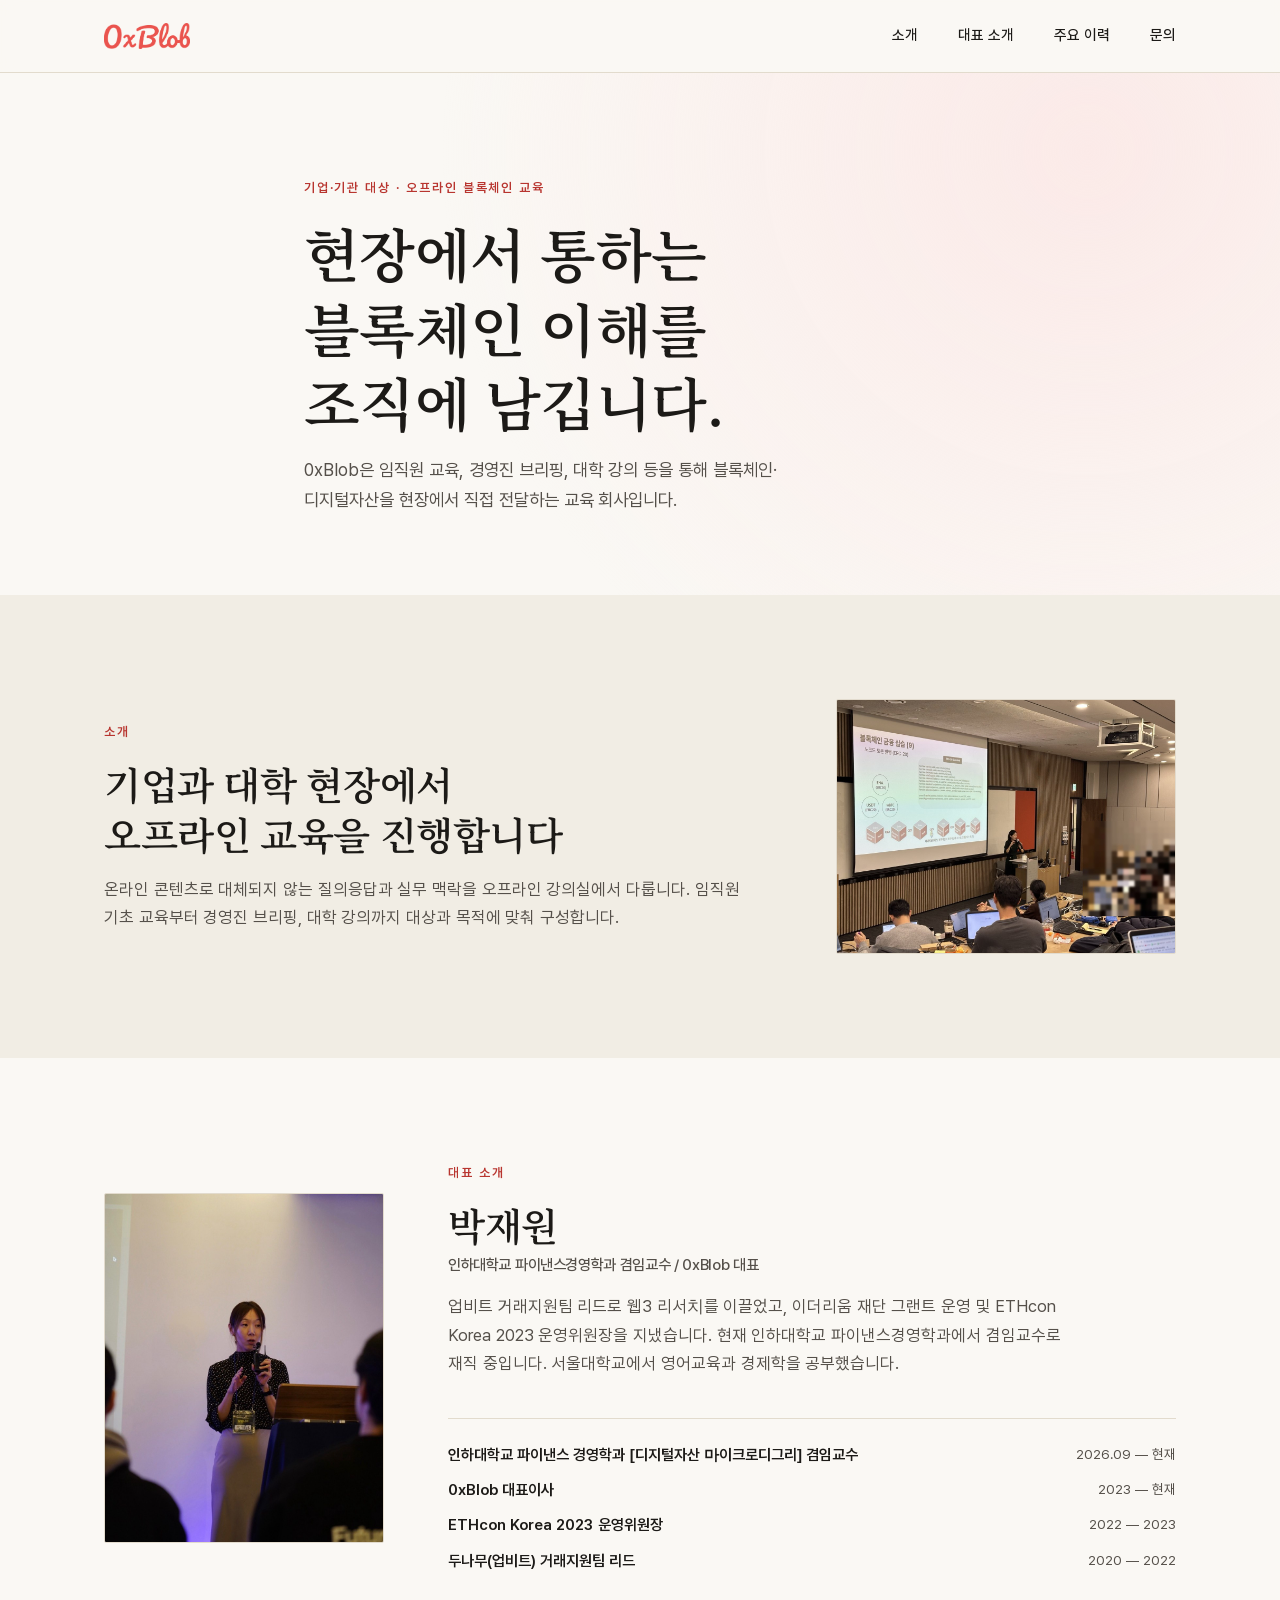
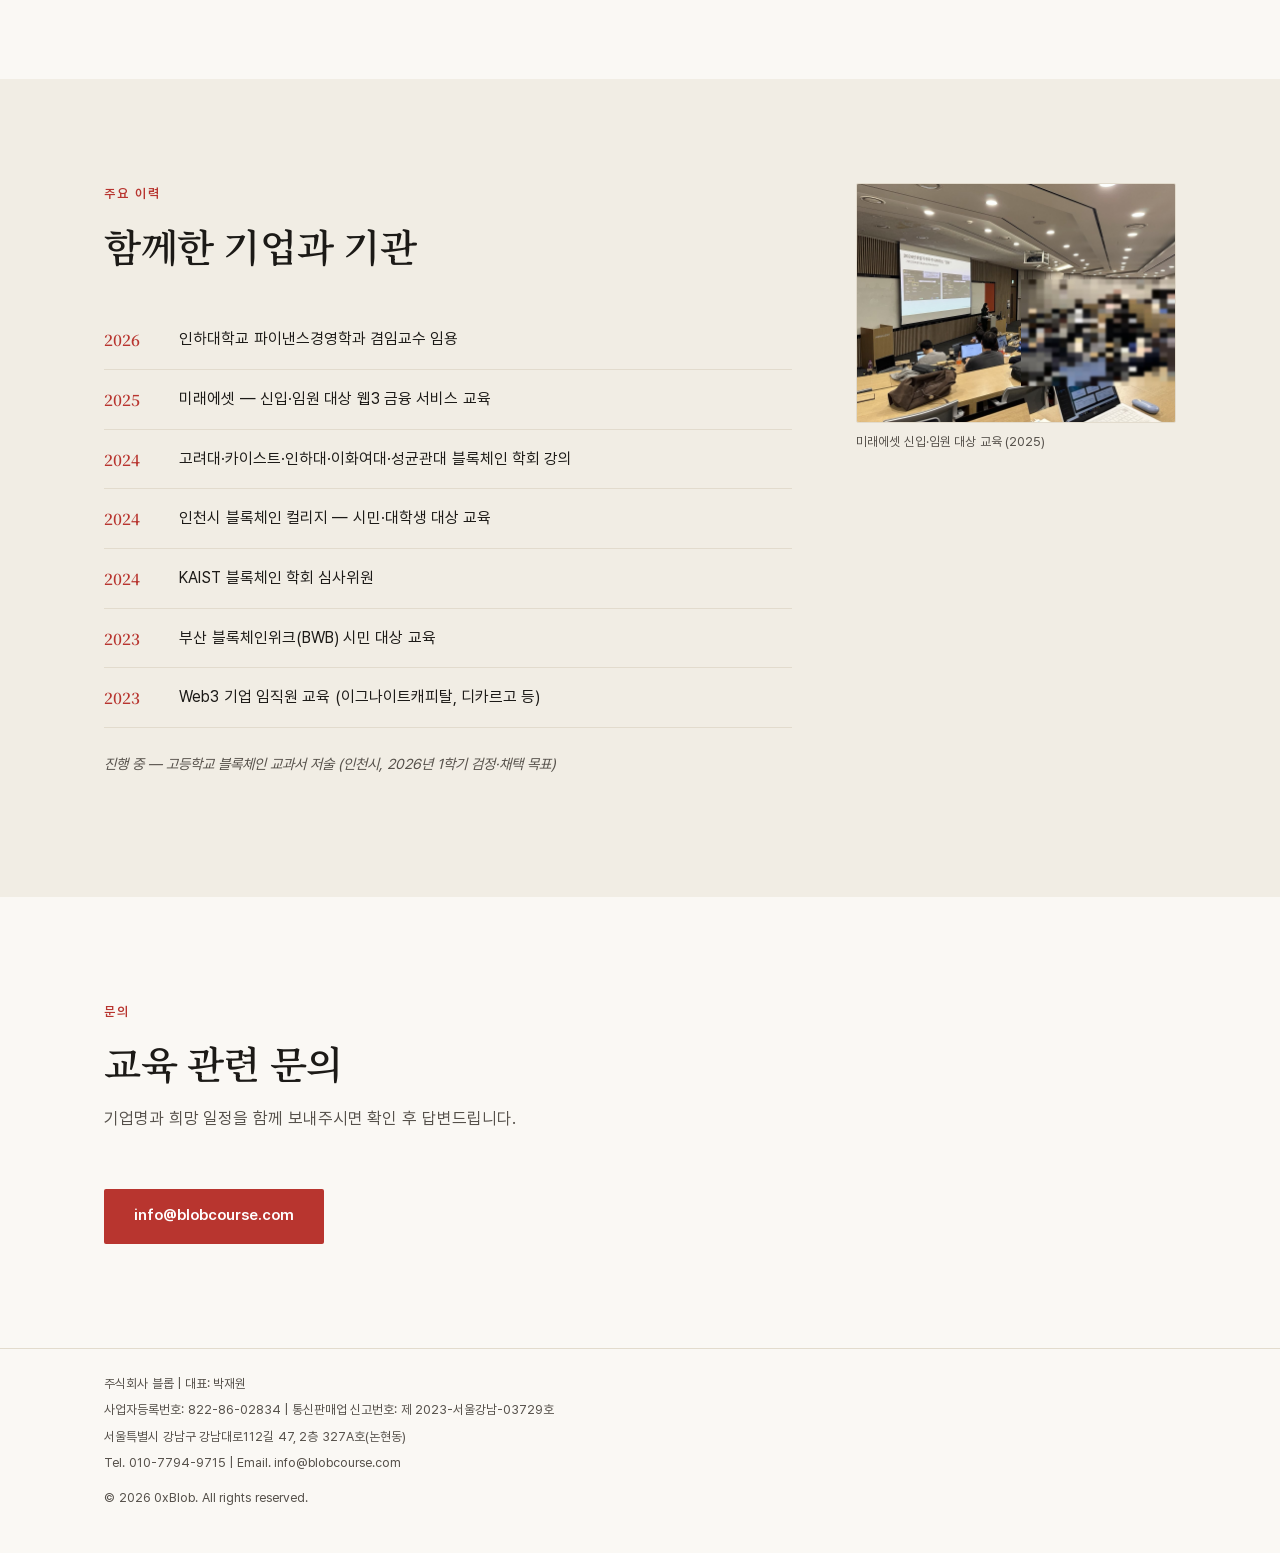
==== blobcourse-shareable.html @ 798d6eef "Initial site: blobcourse.com renewal (B2B/offline, single-instructor)" ====
<!doctype html>
<title>0xBlob</title>
<meta name="description" content="블록체인·디지털자산 오프라인 교육을 진행하는 0xBlob의 소개 페이지">

<style>
@font-face {
  font-family: 'Noto Serif KR Sub';
  font-style: normal;
  font-weight: 600;
  font-display: swap;
  src: url([data-uri]) format('woff2');
}
@font-face {
  font-family: 'Pretendard Sub';
  font-style: normal;
  font-weight: 400;
  font-display: swap;
  src: url([data-uri]) format('woff2');
}
@font-face {
  font-family: 'Pretendard Sub';
  font-style: normal;
  font-weight: 500;
  font-display: swap;
  src: url([data-uri]) format('woff2');
}
@font-face {
  font-family: 'Pretendard Sub';
  font-style: normal;
  font-weight: 600;
  font-display: swap;
  src: url([data-uri]) format('woff2');
}

:root {
  --color-bg:          #faf8f4;
  --color-bg-alt:      #f1ede4;
  --color-header-bg:   rgba(250, 248, 244, 0.92);
  --color-ink:         #1c1a17;
  --color-ink-soft:    #55504a;
  --color-line:        #e2dbcd;
  --color-accent:      #ea544e;
  --color-accent-text: #b8352f;
  --color-accent-soft: #fbeae8;
  --color-on-accent:   #ffffff;

  --font-serif: 'Noto Serif KR Sub', 'Noto Serif KR', serif;
  --font-sans:  'Pretendard Sub', 'Pretendard Variable', Pretendard, -apple-system, BlinkMacSystemFont, 'Malgun Gothic', sans-serif;

  --wrap: 1120px;
  --space-1: 0.5rem;
  --space-2: 1rem;
  --space-3: 1.5rem;
  --space-4: 2.5rem;
  --space-5: 4rem;
  --space-6: 6.5rem;
  --radius: 2px;
}

/* Light is the default regardless of system preference — only an explicit
   dark selection on the host (data-theme="dark") switches the palette. */
:root[data-theme="dark"] {
  --color-bg:          #1a1613;
  --color-bg-alt:      #221c18;
  --color-header-bg:   rgba(26, 22, 19, 0.9);
  --color-ink:         #f2ede6;
  --color-ink-soft:    #b8ada1;
  --color-line:        #3a322c;
  --color-accent:      #ff6b60;
  --color-accent-text: #ff8079;
  --color-accent-soft: #2a1f1c;
  --color-on-accent:   #1a1613;
}

* { box-sizing: border-box; }
html { scroll-behavior: smooth; }
@media (prefers-reduced-motion: reduce) {
  html { scroll-behavior: auto; }
  * { transition: none !important; animation: none !important; }
}

body {
  margin: 0;
  background: var(--color-bg);
  color: var(--color-ink);
  font-family: var(--font-sans);
  font-size: 16px;
  line-height: 1.7;
  -webkit-font-smoothing: antialiased;
  word-break: keep-all;
  overflow-wrap: break-word;
}

.wrap {
  max-width: var(--wrap);
  margin: 0 auto;
  padding: 0 var(--space-3);
}

h1, h2, h3 {
  font-family: var(--font-serif);
  font-weight: 600;
  line-height: 1.3;
  margin: 0 0 var(--space-2);
  letter-spacing: -0.01em;
  text-wrap: balance;
}

h1 { font-size: clamp(2.4rem, 5vw, 3.6rem); }
h2 { font-size: clamp(1.8rem, 3.2vw, 2.4rem); }
h3 { font-size: 1.15rem; }

p { margin: 0 0 var(--space-2); color: var(--color-ink-soft); }

a { color: inherit; text-decoration: none; }
a:focus-visible, button:focus-visible {
  outline: 2px solid var(--color-accent-text);
  outline-offset: 2px;
}

.eyebrow {
  font-size: 0.8rem;
  letter-spacing: 0.14em;
  text-transform: uppercase;
  color: var(--color-accent-text);
  font-weight: 600;
  margin-bottom: var(--space-2);
}

.section-lead {
  max-width: 640px;
  font-size: 1.05rem;
  margin-bottom: var(--space-4);
}

.btn {
  display: inline-block;
  padding: 0.85rem 1.8rem;
  border-radius: var(--radius);
  font-size: 0.95rem;
  font-weight: 600;
  border: 1px solid transparent;
  cursor: pointer;
  transition: opacity 0.15s ease, background 0.15s ease;
}
.btn-primary {
  background: var(--color-accent-text);
  color: var(--color-on-accent);
}
.btn-primary:hover { opacity: 0.88; }

/* Header */
.site-header {
  position: sticky;
  top: 0;
  z-index: 50;
  background: var(--color-header-bg);
  backdrop-filter: blur(8px);
  border-bottom: 1px solid var(--color-line);
}
.header-inner {
  display: flex;
  align-items: center;
  justify-content: space-between;
  height: 72px;
}
.logo { display: flex; align-items: center; }
.logo img { display: block; height: 26px; width: auto; }

.main-nav {
  display: flex;
  align-items: center;
  gap: var(--space-4);
  font-size: 0.92rem;
  font-weight: 500;
}
.main-nav a:hover { color: var(--color-accent-text); }

.nav-toggle {
  display: none;
  flex-direction: column;
  gap: 5px;
  background: none;
  border: none;
  cursor: pointer;
  padding: 0;
}
.nav-toggle span {
  width: 22px;
  height: 2px;
  background: var(--color-ink);
}

/* Hero */
.hero {
  padding: var(--space-6) 0 var(--space-5);
  background:
    radial-gradient(circle at 85% 15%, var(--color-accent-soft) 0%, transparent 55%),
    var(--color-bg);
}
.hero-inner { max-width: 720px; }
.hero-lead { font-size: 1.1rem; max-width: 520px; }

/* Section base */
.section { padding: var(--space-6) 0; scroll-margin-top: 88px; }
.section:nth-of-type(even) { background: var(--color-bg-alt); }

/* About */
.about-inner {
  display: grid;
  grid-template-columns: 1fr 340px;
  gap: var(--space-5);
  align-items: center;
}
.about-photo {
  width: 100%;
  aspect-ratio: 4 / 3;
  object-fit: cover;
  border-radius: var(--radius);
  border: 1px solid var(--color-line);
}
.about-copy .section-lead { margin-bottom: 0; }

/* Instructor */
.instructor-inner {
  display: grid;
  grid-template-columns: 280px 1fr;
  gap: var(--space-5);
  align-items: center;
}
.instructor-photo {
  width: 100%;
  aspect-ratio: 4 / 5;
  object-fit: cover;
  background: var(--color-bg-alt);
  border: 1px solid var(--color-line);
  border-radius: var(--radius);
}
.instructor-copy h2 { display: flex; flex-direction: column; gap: 0.4rem; }
.instructor-role {
  font-family: var(--font-sans);
  font-size: 0.95rem;
  font-weight: 500;
  color: var(--color-ink-soft);
}
.instructor-history {
  list-style: none;
  margin: var(--space-3) 0 0;
  padding: var(--space-3) 0 0;
  border-top: 1px solid var(--color-line);
  display: flex;
  flex-direction: column;
  gap: 0.6rem;
}
.instructor-history li {
  display: flex;
  justify-content: space-between;
  gap: var(--space-2);
  font-size: 0.95rem;
}
.instructor-history span { color: var(--color-ink-soft); font-size: 0.85rem; white-space: nowrap; font-variant-numeric: tabular-nums; }

/* Track record */
.history-inner {
  display: grid;
  grid-template-columns: 1fr 320px;
  gap: var(--space-5);
  align-items: start;
}
.history-photo { margin: 0; }
.history-photo img {
  width: 100%;
  aspect-ratio: 4 / 3;
  object-fit: cover;
  border-radius: var(--radius);
  border: 1px solid var(--color-line);
  display: block;
}
.history-photo figcaption {
  font-size: 0.8rem;
  color: var(--color-ink-soft);
  margin-top: 0.5rem;
}
.history-list {
  list-style: none;
  margin: var(--space-4) 0 0;
  padding: 0;
  max-width: 720px;
  display: flex;
  flex-direction: column;
}
.history-list li {
  display: flex;
  gap: var(--space-3);
  padding: var(--space-2) 0;
  border-bottom: 1px solid var(--color-line);
  font-size: 0.98rem;
}
.history-year {
  font-family: var(--font-serif);
  color: var(--color-accent-text);
  font-weight: 600;
  flex: 0 0 3.2rem;
  font-variant-numeric: tabular-nums;
}
.history-note {
  margin-top: var(--space-3);
  font-size: 0.9rem;
  font-style: italic;
}

/* Contact */
.contact { text-align: left; }
.contact .btn { margin-top: var(--space-2); }

/* Footer */
.site-footer {
  border-top: 1px solid var(--color-line);
  padding: var(--space-3) 0 var(--space-4);
}
.footer-legal p {
  font-size: 0.8rem;
  color: var(--color-ink-soft);
  margin: 0 0 0.3rem;
}
.footer-legal a:hover { color: var(--color-accent-text); }
.footer-copyright { margin-top: 0.8rem !important; }

/* Responsive */
@media (max-width: 860px) {
  .about-inner { grid-template-columns: 1fr; }
  .about-photo { order: -1; aspect-ratio: 16 / 9; }
  .instructor-inner { grid-template-columns: 1fr; }
  .instructor-photo { max-width: 240px; }
  .history-inner { grid-template-columns: 1fr; }
  .history-photo { max-width: 360px; }
}

@media (max-width: 720px) {
  .main-nav {
    position: absolute;
    top: 72px;
    left: 0;
    right: 0;
    background: var(--color-bg);
    border-bottom: 1px solid var(--color-line);
    flex-direction: column;
    align-items: flex-start;
    padding: var(--space-3);
    gap: var(--space-3);
    display: none;
  }
  .main-nav.open { display: flex; }
  .nav-toggle { display: flex; }
}
</style>

<header class="site-header">
  <div class="wrap header-inner">
    <a href="#top" class="logo"><img src="[data-uri]" alt="0xBlob" height="28"></a>
    <nav class="main-nav" id="main-nav">
      <a href="#about">소개</a>
      <a href="#instructor">대표 소개</a>
      <a href="#history">주요 이력</a>
      <a href="#contact">문의</a>
    </nav>
    <button class="nav-toggle" id="nav-toggle" aria-label="메뉴 열기" aria-expanded="false">
      <span></span><span></span><span></span>
    </button>
  </div>
</header>

<main id="top">

  <section class="hero">
    <div class="wrap hero-inner">
      <p class="eyebrow">기업·기관 대상 · 오프라인 블록체인 교육</p>
      <h1>현장에서 통하는<br>블록체인 이해를<br>조직에 남깁니다.</h1>
      <p class="hero-lead">
        0xBlob은 임직원 교육, 경영진 브리핑, 대학 강의 등을 통해
        블록체인·디지털자산을 현장에서 직접 전달하는 교육 회사입니다.
      </p>
    </div>
  </section>

  <section id="about" class="section about">
    <div class="wrap about-inner">
      <div class="about-copy">
        <p class="eyebrow">소개</p>
        <h2>기업과 대학 현장에서<br>오프라인 교육을 진행합니다</h2>
        <p class="section-lead">
          온라인 콘텐츠로 대체되지 않는 질의응답과 실무 맥락을 오프라인 강의실에서 다룹니다.
          임직원 기초 교육부터 경영진 브리핑, 대학 강의까지 대상과 목적에 맞춰 구성합니다.
        </p>
      </div>
      <img class="about-photo" src="[data-uri]" alt="0xBlob 오프라인 강의 현장">
    </div>
  </section>

  <section id="instructor" class="section instructor">
    <div class="wrap instructor-inner">
      <img class="instructor-photo" src="[data-uri]" alt="박재원 대표">
      <div class="instructor-copy">
        <p class="eyebrow">대표 소개</p>
        <h2>박재원<span class="instructor-role">인하대학교 파이낸스경영학과 겸임교수 / 0xBlob 대표</span></h2>
        <p class="section-lead">
          업비트 거래지원팀 리드로 웹3 리서치를 이끌었고, 이더리움 재단 그랜트 운영 및
          ETHcon Korea 2023 운영위원장을 지냈습니다. 현재 인하대학교 파이낸스경영학과에서
          겸임교수로 재직 중입니다. 서울대학교에서 영어교육과 경제학을 공부했습니다.
        </p>
        <ul class="instructor-history">
          <li><strong>인하대학교 파이낸스 경영학과 [디지털자산 마이크로디그리] 겸임교수</strong><span>2026.09 — 현재</span></li>
          <li><strong>0xBlob 대표이사</strong><span>2023 — 현재</span></li>
          <li><strong>ETHcon Korea 2023 운영위원장</strong><span>2022 — 2023</span></li>
          <li><strong>두나무(업비트) 거래지원팀 리드</strong><span>2020 — 2022</span></li>
        </ul>
      </div>
    </div>
  </section>

  <section id="history" class="section history">
    <div class="wrap history-inner">
      <div>
        <p class="eyebrow">주요 이력</p>
        <h2>함께한 기업과 기관</h2>
        <ul class="history-list">
          <li><span class="history-year">2026</span>인하대학교 파이낸스경영학과 겸임교수 임용</li>
          <li><span class="history-year">2025</span>미래에셋 — 신입·임원 대상 웹3 금융 서비스 교육</li>
          <li><span class="history-year">2024</span>고려대·카이스트·인하대·이화여대·성균관대 블록체인 학회 강의</li>
          <li><span class="history-year">2024</span>인천시 블록체인 컬리지 — 시민·대학생 대상 교육</li>
          <li><span class="history-year">2024</span>KAIST 블록체인 학회 심사위원</li>
          <li><span class="history-year">2023</span>부산 블록체인위크(BWB) 시민 대상 교육</li>
          <li><span class="history-year">2023</span>Web3 기업 임직원 교육 (이그나이트캐피탈, 디카르고 등)</li>
        </ul>
        <p class="history-note">진행 중 — 고등학교 블록체인 교과서 저술 (인천시, 2026년 1학기 검정·채택 목표)</p>
      </div>
      <figure class="history-photo">
        <img src="[data-uri]" alt="미래에셋 임직원 교육 현장">
        <figcaption>미래에셋 신입·임원 대상 교육 (2025)</figcaption>
      </figure>
    </div>
  </section>

  <section id="contact" class="section contact">
    <div class="wrap contact-inner">
      <p class="eyebrow">문의</p>
      <h2>교육 관련 문의</h2>
      <p class="section-lead">기업명과 희망 일정을 함께 보내주시면 확인 후 답변드립니다.</p>
      <a href="mailto:info@blobcourse.com" class="btn btn-primary">info@blobcourse.com</a>
    </div>
  </section>

</main>

<footer class="site-footer">
  <div class="wrap footer-legal">
    <p>주식회사 블롭 | 대표: 박재원</p>
    <p>사업자등록번호: 822-86-02834 | 통신판매업 신고번호: 제 2023-서울강남-03729호</p>
    <p>서울특별시 강남구 강남대로112길 47, 2층 327A호(논현동)</p>
    <p>Tel. 010-7794-9715 | Email. <a href="mailto:info@blobcourse.com">info@blobcourse.com</a></p>
    <p class="footer-copyright">© 2026 0xBlob. All rights reserved.</p>
  </div>
</footer>

<script>
  const navToggle = document.getElementById('nav-toggle');
  const mainNav = document.getElementById('main-nav');
  navToggle.addEventListener('click', () => {
    const isOpen = mainNav.classList.toggle('open');
    navToggle.setAttribute('aria-expanded', String(isOpen));
  });
  mainNav.querySelectorAll('a').forEach((link) => {
    link.addEventListener('click', () => {
      mainNav.classList.remove('open');
      navToggle.setAttribute('aria-expanded', 'false');
    });
  });
</script>
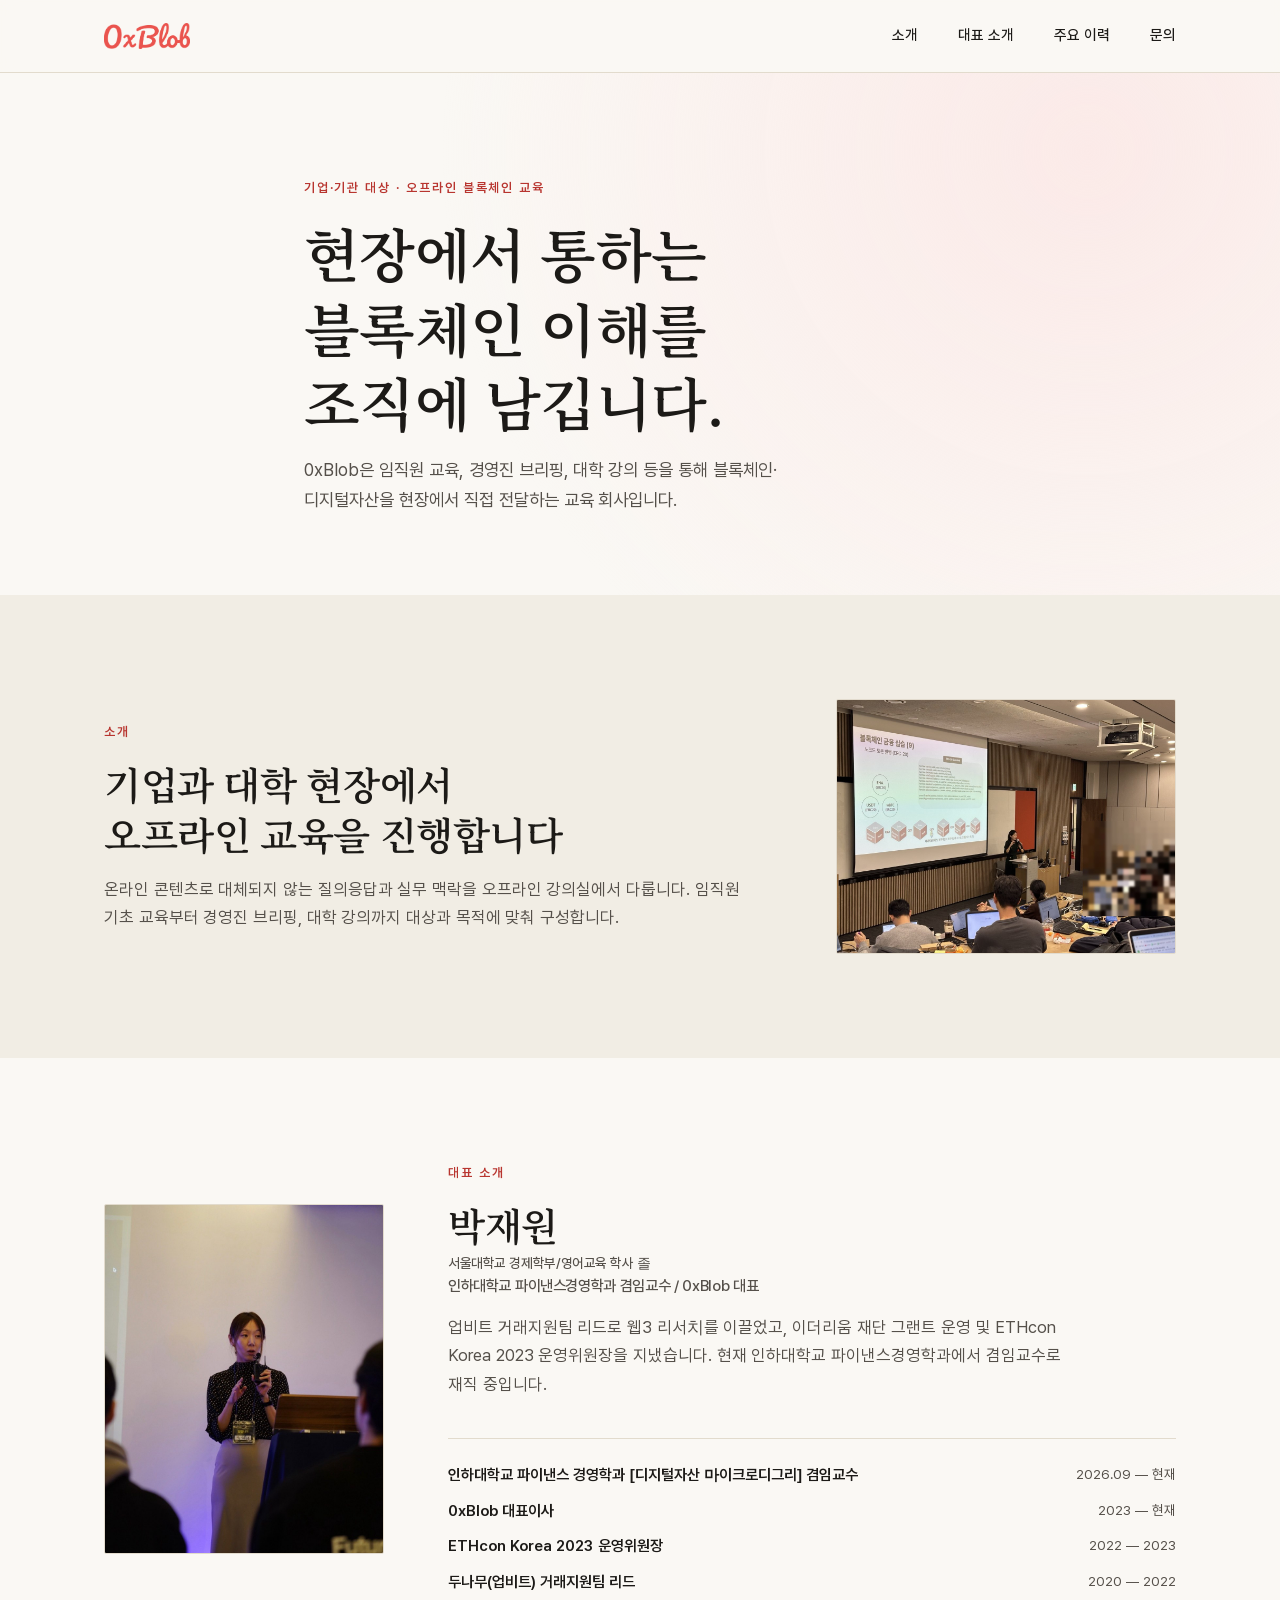
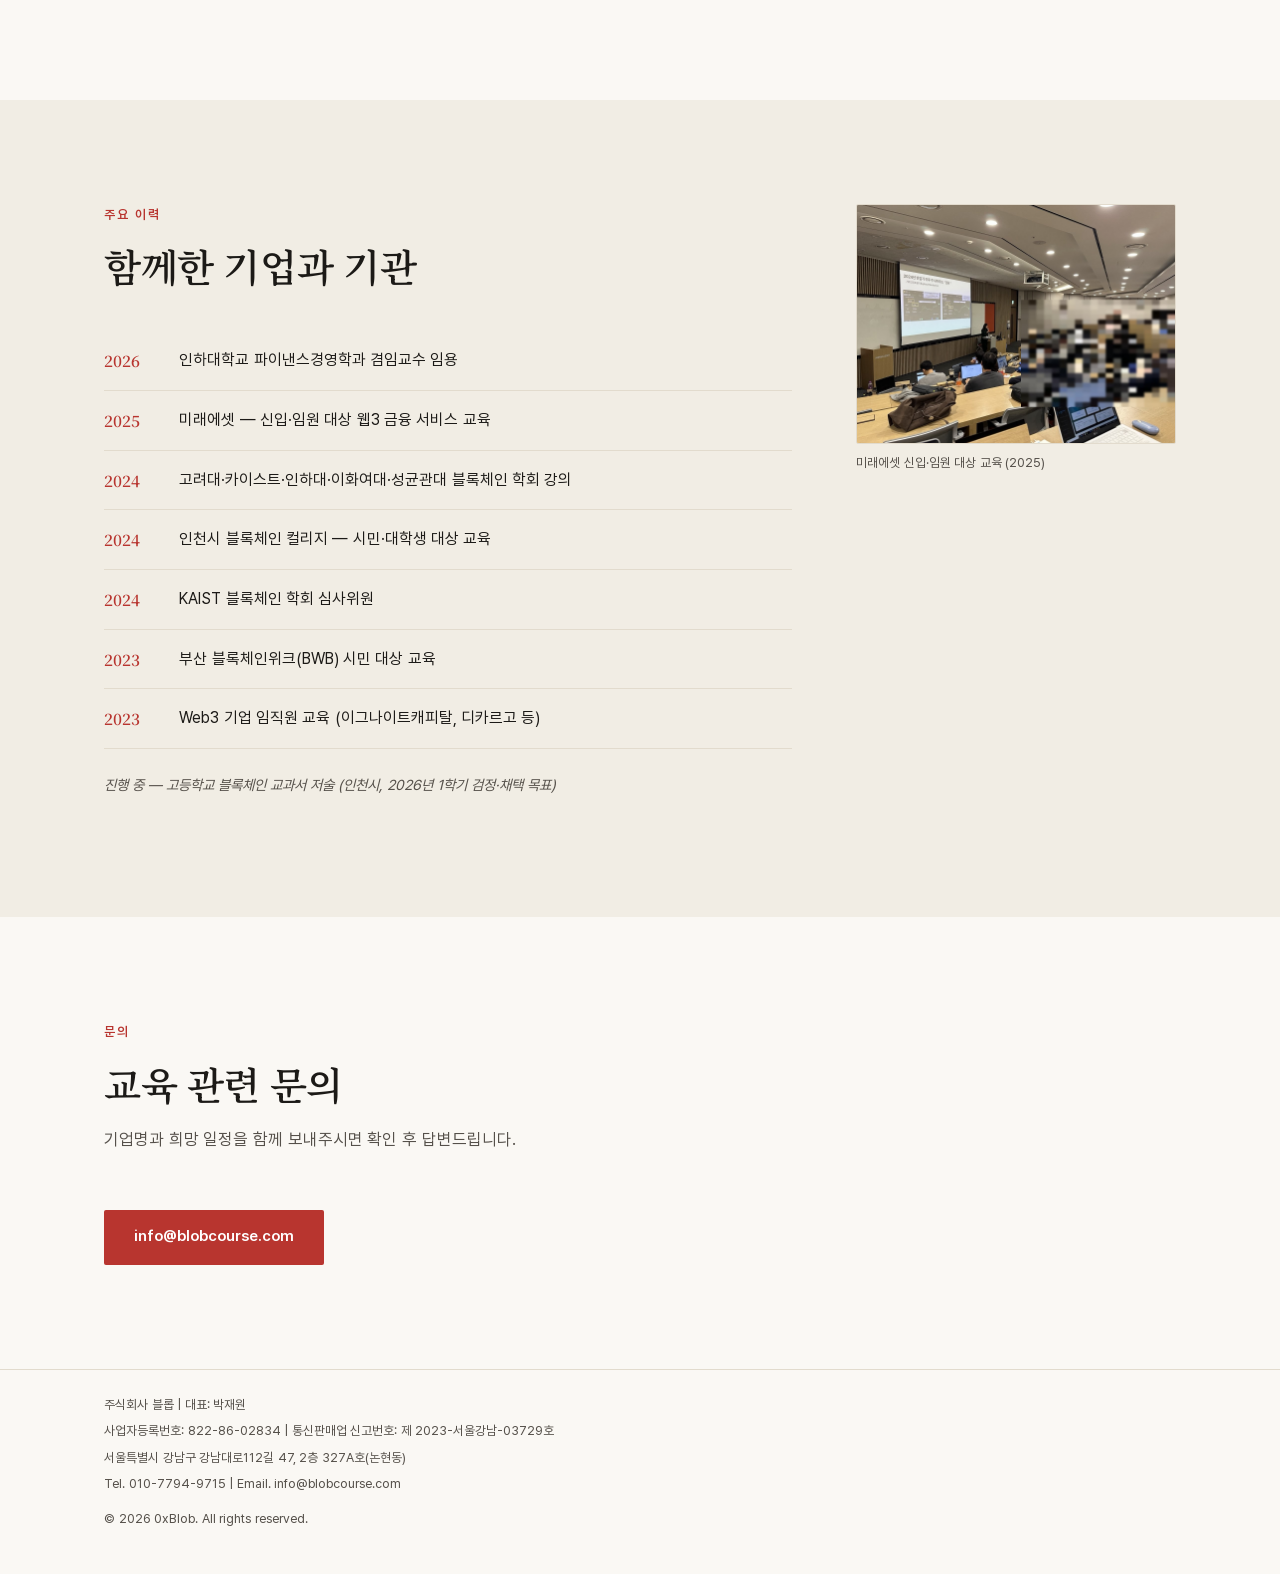
==== commit 8a853258: "Add education credential line, remove it from bio paragraph" ====
--- a/blobcourse-shareable.html
+++ b/blobcourse-shareable.html
@@ -236,7 +236,13 @@
   border: 1px solid var(--color-line);
   border-radius: var(--radius);
 }
-.instructor-copy h2 { display: flex; flex-direction: column; gap: 0.4rem; }
+.instructor-copy h2 { display: flex; flex-direction: column; gap: 0.3rem; }
+.instructor-credential {
+  font-family: var(--font-sans);
+  font-size: 0.85rem;
+  font-weight: 500;
+  color: var(--color-ink-soft);
+}
 .instructor-role {
   font-family: var(--font-sans);
   font-size: 0.95rem;
@@ -402,11 +408,11 @@
       <img class="instructor-photo" src="[data-uri]" alt="박재원 대표">
       <div class="instructor-copy">
         <p class="eyebrow">대표 소개</p>
-        <h2>박재원<span class="instructor-role">인하대학교 파이낸스경영학과 겸임교수 / 0xBlob 대표</span></h2>
+        <h2>박재원<span class="instructor-credential">서울대학교 경제학부/영어교육 학사 졸</span><span class="instructor-role">인하대학교 파이낸스경영학과 겸임교수 / 0xBlob 대표</span></h2>
         <p class="section-lead">
           업비트 거래지원팀 리드로 웹3 리서치를 이끌었고, 이더리움 재단 그랜트 운영 및
           ETHcon Korea 2023 운영위원장을 지냈습니다. 현재 인하대학교 파이낸스경영학과에서
-          겸임교수로 재직 중입니다. 서울대학교에서 영어교육과 경제학을 공부했습니다.
+          겸임교수로 재직 중입니다.
         </p>
         <ul class="instructor-history">
           <li><strong>인하대학교 파이낸스 경영학과 [디지털자산 마이크로디그리] 겸임교수</strong><span>2026.09 — 현재</span></li>
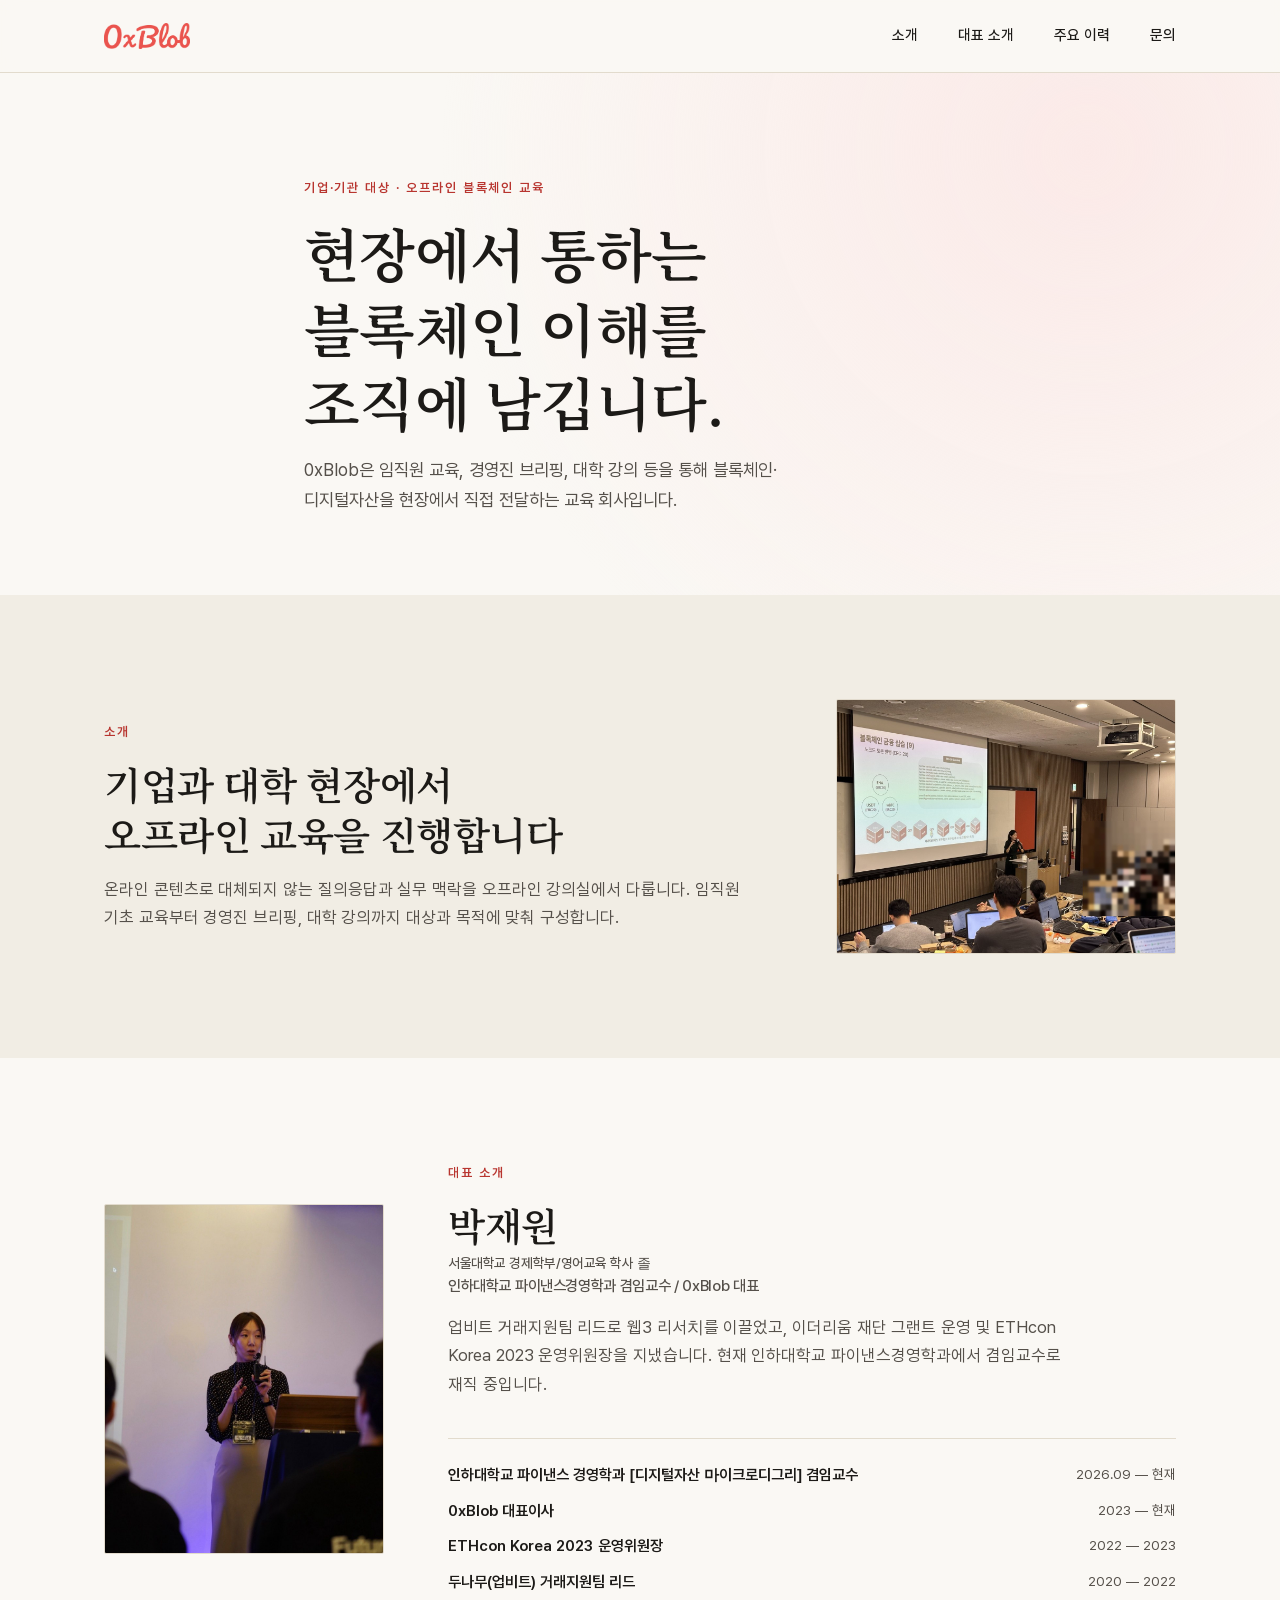
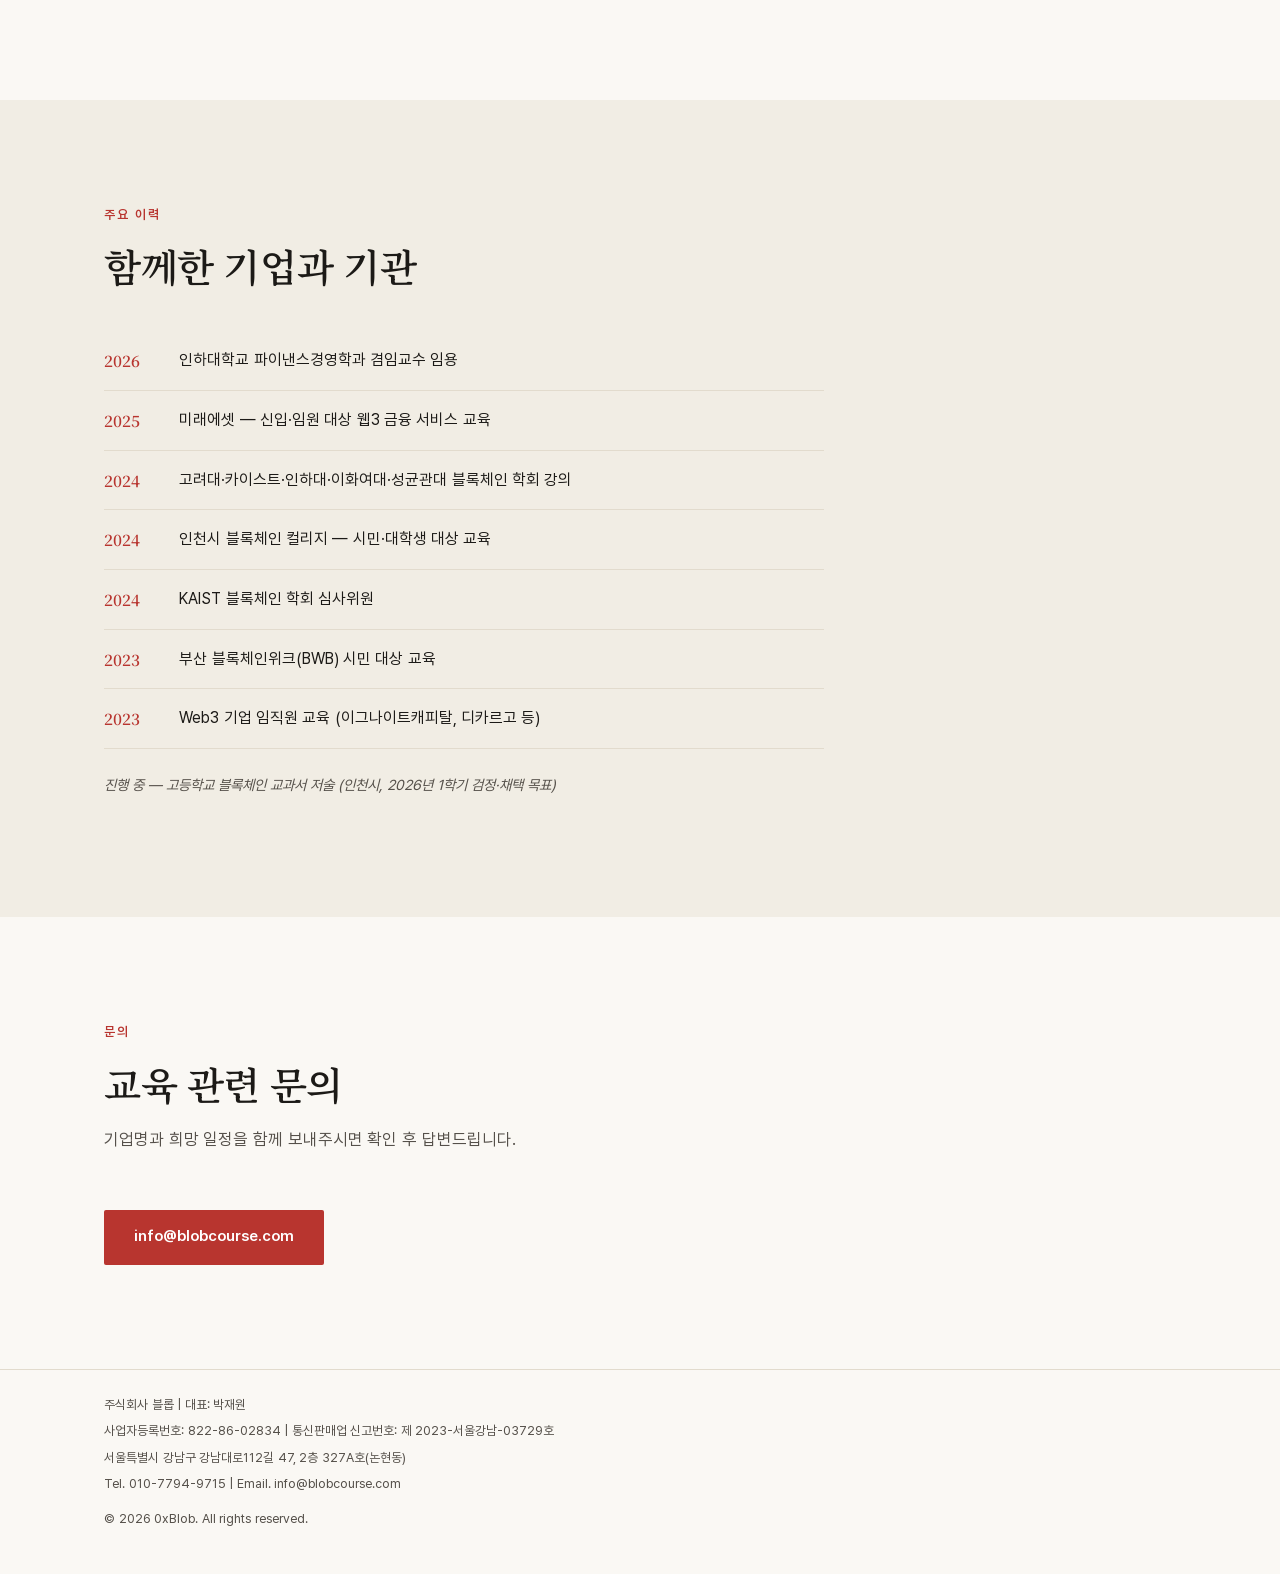
==== commit e511a5ac: "Remove bottom photo from track record section" ====
--- a/blobcourse-shareable.html
+++ b/blobcourse-shareable.html
@@ -267,26 +267,6 @@
 .instructor-history span { color: var(--color-ink-soft); font-size: 0.85rem; white-space: nowrap; font-variant-numeric: tabular-nums; }
 
 /* Track record */
-.history-inner {
-  display: grid;
-  grid-template-columns: 1fr 320px;
-  gap: var(--space-5);
-  align-items: start;
-}
-.history-photo { margin: 0; }
-.history-photo img {
-  width: 100%;
-  aspect-ratio: 4 / 3;
-  object-fit: cover;
-  border-radius: var(--radius);
-  border: 1px solid var(--color-line);
-  display: block;
-}
-.history-photo figcaption {
-  font-size: 0.8rem;
-  color: var(--color-ink-soft);
-  margin-top: 0.5rem;
-}
 .history-list {
   list-style: none;
   margin: var(--space-4) 0 0;
@@ -338,8 +318,6 @@
   .about-photo { order: -1; aspect-ratio: 16 / 9; }
   .instructor-inner { grid-template-columns: 1fr; }
   .instructor-photo { max-width: 240px; }
-  .history-inner { grid-template-columns: 1fr; }
-  .history-photo { max-width: 360px; }
 }
 
 @media (max-width: 720px) {
@@ -425,25 +403,19 @@
   </section>
 
   <section id="history" class="section history">
-    <div class="wrap history-inner">
-      <div>
-        <p class="eyebrow">주요 이력</p>
-        <h2>함께한 기업과 기관</h2>
-        <ul class="history-list">
-          <li><span class="history-year">2026</span>인하대학교 파이낸스경영학과 겸임교수 임용</li>
-          <li><span class="history-year">2025</span>미래에셋 — 신입·임원 대상 웹3 금융 서비스 교육</li>
-          <li><span class="history-year">2024</span>고려대·카이스트·인하대·이화여대·성균관대 블록체인 학회 강의</li>
-          <li><span class="history-year">2024</span>인천시 블록체인 컬리지 — 시민·대학생 대상 교육</li>
-          <li><span class="history-year">2024</span>KAIST 블록체인 학회 심사위원</li>
-          <li><span class="history-year">2023</span>부산 블록체인위크(BWB) 시민 대상 교육</li>
-          <li><span class="history-year">2023</span>Web3 기업 임직원 교육 (이그나이트캐피탈, 디카르고 등)</li>
-        </ul>
-        <p class="history-note">진행 중 — 고등학교 블록체인 교과서 저술 (인천시, 2026년 1학기 검정·채택 목표)</p>
-      </div>
-      <figure class="history-photo">
-        <img src="[data-uri]